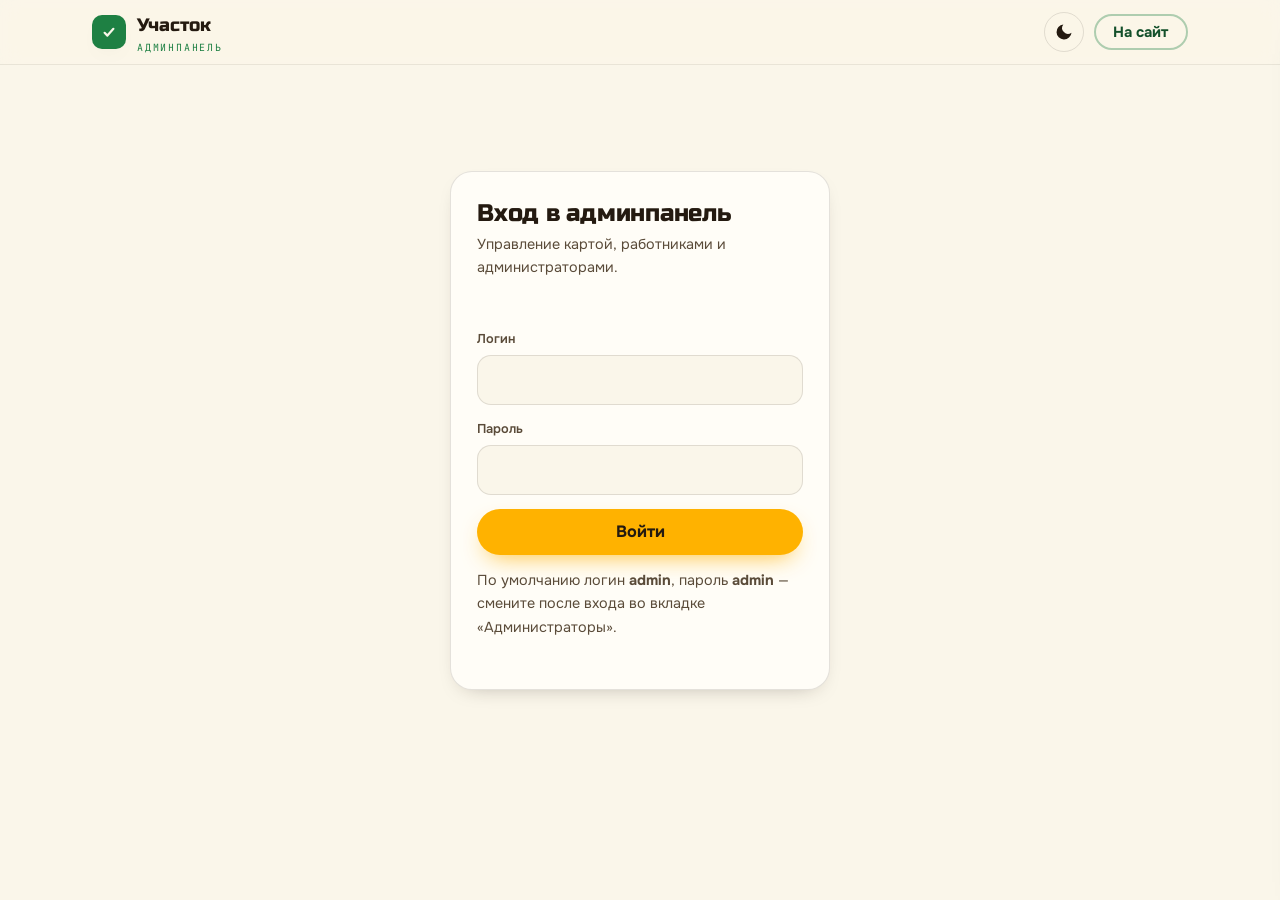
==== admin.html @ a66bcc65 "Интерактивная карта работ внизу сайта + админпанель - Карта участков СНТ как секция на главной (прос" ====
<!DOCTYPE html>
<html lang="ru">
<head>
<meta charset="UTF-8">
<meta name="viewport" content="width=device-width, initial-scale=1.0">
<script>
(function(){try{var t=localStorage.getItem('theme');if(!t){t=window.matchMedia&&window.matchMedia('(prefers-color-scheme: dark)').matches?'dark':'light';}document.documentElement.setAttribute('data-theme',t);}catch(e){document.documentElement.setAttribute('data-theme','light');}})();
</script>
<title>Админпанель — СНТ «Михайловское»</title>
<meta name="robots" content="noindex">
<meta name="theme-color" content="#faf6ea" media="(prefers-color-scheme: light)">
<meta name="theme-color" content="#0c1410" media="(prefers-color-scheme: dark)">
<link rel="icon" href="data:image/svg+xml,<svg xmlns='http://www.w3.org/2000/svg' viewBox='0 0 100 100'><rect width='100' height='100' rx='22' fill='%231e8043'/><path d='M28 54l14 14 30-34' fill='none' stroke='%23faf6ea' stroke-width='11' stroke-linecap='round' stroke-linejoin='round'/></svg>">
<link rel="preconnect" href="https://fonts.googleapis.com">
<link rel="preconnect" href="https://fonts.gstatic.com" crossorigin>
<link href="https://fonts.googleapis.com/css2?family=Russo+One&family=Onest:wght@400;500;600;700;800&family=JetBrains+Mono:wght@500;700&display=swap" rel="stylesheet">
<link rel="stylesheet" href="css/styles.css?v=3">
<link rel="stylesheet" href="css/map.css?v=2">
</head>
<body>

<header class="bar">
  <div class="wrap bar-in">
    <a href="index.html" class="logo">
      <span class="mark"><svg viewBox="0 0 100 100" fill="none"><path d="M28 54l14 14 30-34" stroke="#faf6ea" stroke-width="11" stroke-linecap="round" stroke-linejoin="round"/></svg></span>
      <span>Участок<small>админпанель</small></span>
    </a>
    <div class="bar-actions">
      <button id="themeBtn" class="theme-toggle" type="button" aria-label="Переключить тему">
        <svg class="i-moon" viewBox="0 0 24 24" fill="none"><path d="M21 12.8A9 9 0 1111.2 3a7 7 0 009.8 9.8z" fill="currentColor"/></svg>
        <svg class="i-sun" viewBox="0 0 24 24" fill="none"><circle cx="12" cy="12" r="5" fill="currentColor"/><g stroke="currentColor" stroke-width="2" stroke-linecap="round"><path d="M12 2v2M12 20v2M2 12h2M20 12h2M4.9 4.9l1.4 1.4M17.7 17.7l1.4 1.4M19.1 4.9l-1.4 1.4M6.3 17.7l-1.4 1.4"/></g></svg>
      </button>
      <a href="index.html" class="btn btn-ghost bar-map">На сайт</a>
    </div>
  </div>
</header>

<main class="admin-main">
  <div class="wrap">

    <!-- ВХОД -->
    <div id="loginView">
      <form class="login-card" id="loginForm">
        <h1>Вход в админпанель</h1>
        <p>Управление картой, работниками и администраторами.</p>
        <div class="login-err" id="loginErr"></div>
        <div class="field"><label for="li-login">Логин</label><input id="li-login" autocomplete="username" required></div>
        <div class="field"><label for="li-pass">Пароль</label><input id="li-pass" type="password" autocomplete="current-password" required></div>
        <button class="btn btn-sun" type="submit" style="width:100%">Войти</button>
        <p class="muted" style="margin-top:14px">По умолчанию логин <b>admin</b>, пароль <b>admin</b> — смените после входа во вкладке «Администраторы».</p>
      </form>
    </div>

    <!-- ПАНЕЛЬ -->
    <div id="adminView" style="display:none">
      <div class="admin-head">
        <h1>Админпанель</h1>
        <div style="display:flex;align-items:center;gap:12px">
          <span class="muted">Вы вошли как <b id="whoami"></b></span>
          <button class="btn btn-ghost btn-sm" id="logoutBtn" type="button">Выйти</button>
        </div>
      </div>
      <p class="admin-sub">СНТ «Михайловское»</p>
      <div class="admin-note">⚠ Данные сохраняются в этом браузере (localStorage). Чтобы карта и списки были общими для всех посетителей с любых устройств, нужен бэкенд (например, Firebase/Supabase) — это отдельная доработка.</div>

      <div class="tabs">
        <button class="tab on" data-tab="map" type="button">Карта</button>
        <button class="tab" data-tab="workers" type="button">Работники</button>
        <button class="tab" data-tab="admins" type="button">Администраторы</button>
      </div>

      <!-- КАРТА -->
      <section class="tabpane on" id="pane-map">
        <div class="adm-card">
          <h2>Редактирование карты</h2>
          <div class="legend" style="margin-bottom:14px">
            <span class="lg"><span class="d none"></span> Не работали</span>
            <span class="lg"><span class="d done"></span> Завершено</span>
            <span class="lg"><span class="d progress"></span> В работе</span>
            <span class="lg"><span class="d planned"></span> Запланировано</span>
          </div>
          <p class="muted" style="margin-bottom:12px">Нажмите на участок, чтобы изменить статус и информацию о работах.</p>
          <div id="plan-wrap" class="plan-wrap"></div>
        </div>
      </section>

      <!-- РАБОТНИКИ -->
      <section class="tabpane" id="pane-workers">
        <div class="adm-card">
          <h2>Добавить работника</h2>
          <form class="row-form" id="workerForm">
            <div class="field"><label for="w-name">Имя</label><input id="w-name" required></div>
            <div class="field"><label for="w-phone">Номер телефона</label><input id="w-phone" inputmode="tel" placeholder="+7 ..." required></div>
            <button class="btn btn-sun btn-sm" type="submit">Добавить</button>
          </form>
          <p class="muted" style="margin-top:10px">Первую неделю у нового работника будет плашка «Новичок».</p>
        </div>
        <div class="adm-card">
          <h2>Работники</h2>
          <div class="list" id="workersList"></div>
        </div>
      </section>

      <!-- АДМИНИСТРАТОРЫ -->
      <section class="tabpane" id="pane-admins">
        <div class="adm-card">
          <h2>Добавить администратора</h2>
          <form class="row-form" id="adminForm">
            <div class="field"><label for="a-login">Логин</label><input id="a-login" autocomplete="off" required></div>
            <div class="field"><label for="a-pass">Пароль</label><input id="a-pass" autocomplete="off" required></div>
            <button class="btn btn-sun btn-sm" type="submit">Добавить</button>
          </form>
          <div class="login-err" id="adminErr" style="margin-top:8px"></div>
        </div>
        <div class="adm-card">
          <h2>Администраторы</h2>
          <div class="list" id="adminsList"></div>
          <p class="muted" style="margin-top:12px">Главного администратора удалить нельзя.</p>
        </div>
      </section>
    </div>

  </div>
</main>

<!-- панель редактирования участка -->
<div id="panelBack" class="panel-back"></div>
<aside id="panel" class="panel" aria-live="polite">
  <div class="panel-h">
    <div>
      <h3 id="pTitle">Участок</h3>
      <div class="sub" id="pSub"></div>
    </div>
    <button id="panelClose" class="panel-close" type="button" aria-label="Закрыть">×</button>
  </div>
  <div class="panel-body" id="pBody"></div>
</aside>

<div class="toast" id="toast"></div>

<script src="js/main.js?v=3" defer></script>
<script src="js/map-data.js?v=2" defer></script>
<script src="js/store.js?v=2" defer></script>
<script src="js/admin.js?v=2" defer></script>
</body>
</html>
---- css/styles.css ----
:root{
  --soil:#241a10;
  --soil-soft:#5a4b39;
  --green:#1e8043;
  --green-d:#13502a;
  --lime:#82bc2e;
  --sun:#ffb200;
  --sun-d:#e89e00;
  --cream:#faf6ea;
  --cream-2:#f2ebd8;
  --card:#fffdf7;
  --line:rgba(36,26,16,.12);
  --line-2:rgba(36,26,16,.08);
  --shadow:0 18px 40px -22px rgba(36,26,16,.45);
  --shadow-sm:0 8px 22px -14px rgba(36,26,16,.4);
  --r:22px;
  --r-sm:14px;
  --maxw:1140px;
}

*{box-sizing:border-box;margin:0;padding:0}
html{scroll-behavior:smooth}
body{
  font-family:'Onest',system-ui,-apple-system,sans-serif;
  background:var(--cream);
  color:var(--soil);
  line-height:1.62;
  -webkit-font-smoothing:antialiased;
  overflow-x:hidden;
}
::selection{background:var(--sun);color:var(--soil)}
a{color:inherit;text-decoration:none}
img{max-width:100%;display:block}

.wrap{max-width:var(--maxw);margin:0 auto;padding:0 22px}

.eyebrow{
  font-family:'JetBrains Mono',monospace;
  font-weight:700;
  font-size:.72rem;
  letter-spacing:.22em;
  text-transform:uppercase;
  color:var(--green);
  display:inline-flex;align-items:center;gap:.55em;
}
.eyebrow::before{
  content:"";width:26px;height:2px;background:var(--lime);display:inline-block;border-radius:2px;
}
h1,h2,h3,.display{font-family:'Russo One',sans-serif;font-weight:400;line-height:1.04;letter-spacing:-.01em}

/* ---------- buttons ---------- */
.btn{
  display:inline-flex;align-items:center;justify-content:center;gap:.5em;
  font-family:'Onest',sans-serif;font-weight:700;font-size:1.02rem;
  padding:.92em 1.5em;border-radius:999px;border:none;cursor:pointer;
  transition:transform .16s ease, box-shadow .16s ease, background .16s ease;
  line-height:1;white-space:nowrap;
}
.btn-sun{background:var(--sun);color:var(--soil);box-shadow:0 10px 24px -10px rgba(255,178,0,.85)}
.btn-sun:hover{background:var(--sun-d);transform:translateY(-2px)}
.btn-sun:active{transform:translateY(0)}
.btn-ghost{background:transparent;color:var(--green-d);border:2px solid rgba(30,128,67,.35)}
.btn-ghost:hover{background:rgba(30,128,67,.08);border-color:var(--green)}
.btn-cream{background:var(--cream);color:var(--green-d)}
.btn-cream:hover{background:#fff;transform:translateY(-2px)}
.btn svg{width:1.15em;height:1.15em}

/* ---------- top bar ---------- */
header.bar{
  position:sticky;top:0;z-index:50;
  background:rgba(250,246,234,.82);
  backdrop-filter:saturate(160%) blur(10px);
  border-bottom:1px solid var(--line-2);
}
.bar-in{display:flex;align-items:center;justify-content:space-between;height:64px}
.logo{display:flex;align-items:center;gap:.6em;font-family:'Russo One',sans-serif;font-size:1.15rem;color:var(--soil)}
.logo .mark{
  width:34px;height:34px;border-radius:10px;background:var(--green);
  display:grid;place-items:center;flex:none;box-shadow:var(--shadow-sm);
}
.logo .mark svg{width:20px;height:20px}
.logo small{font-family:'JetBrains Mono',monospace;font-size:.62rem;letter-spacing:.18em;color:var(--green);text-transform:uppercase;display:block;line-height:1;margin-top:3px}
.bar .btn{padding:.62em 1.2em;font-size:.92rem}
.bar-call-text{display:none}
.bar-actions{display:flex;align-items:center;gap:10px}
.theme-toggle{
  width:40px;height:40px;border-radius:50%;flex:none;cursor:pointer;
  display:grid;place-items:center;color:var(--soil);
  background:transparent;border:1px solid var(--line);
  transition:background .16s ease,border-color .16s ease,color .16s ease;
}
.theme-toggle:hover{background:rgba(36,26,16,.06);border-color:var(--green)}
.theme-toggle svg{width:20px;height:20px}
.theme-toggle .i-sun{display:none}
html[data-theme="dark"] .theme-toggle .i-sun{display:block}
html[data-theme="dark"] .theme-toggle .i-moon{display:none}

/* ---------- HERO ---------- */
.hero{position:relative;padding:60px 0 0;overflow:hidden}
.hero-bg{position:absolute;inset:0;z-index:0;pointer-events:none}
.sun{
  position:absolute;top:-90px;right:-70px;width:300px;height:300px;
  color:var(--sun);opacity:.9;
  animation:spin 90s linear infinite;
}
@keyframes spin{to{transform:rotate(360deg)}}
.hero-in{position:relative;z-index:2}
.hero-copy{max-width:760px}
.hero h1{
  font-size:clamp(2.35rem,7.2vw,4.6rem);
  margin:.42em 0 .34em;
}
.hero h1 .accent{color:var(--green);position:relative;white-space:nowrap}
.hero h1 .accent::after{
  content:"";position:absolute;left:0;right:0;bottom:.04em;height:.16em;
  background:var(--sun);border-radius:6px;z-index:-1;opacity:.95;
}
.hero p.lead{
  font-size:clamp(1.05rem,2.1vw,1.32rem);
  color:var(--soil-soft);max-width:620px;font-weight:500;
}
.hero-cta{display:flex;flex-wrap:wrap;gap:14px;margin-top:30px}
.trust-row{display:flex;flex-wrap:wrap;gap:10px 22px;margin-top:26px}
.trust-row span{display:inline-flex;align-items:center;gap:.5em;font-weight:600;font-size:.95rem;color:var(--soil)}
.trust-row svg{width:1.2em;height:1.2em;color:var(--green);flex:none}

/* greeters */
.greeters-label{
  margin:54px 0 16px;display:flex;align-items:center;gap:14px;
  font-family:'JetBrains Mono',monospace;font-size:.74rem;letter-spacing:.16em;
  text-transform:uppercase;color:var(--soil-soft);
}
.greeters-label::after{content:"";flex:1;height:1px;background:var(--line)}
.greeters{display:grid;grid-template-columns:1fr;gap:16px}
.card-person{
  background:var(--card);border:1px solid var(--line);border-radius:var(--r);
  padding:22px;display:flex;align-items:center;gap:18px;
  box-shadow:var(--shadow-sm);position:relative;overflow:hidden;
  transition:transform .2s ease, box-shadow .2s ease, border-color .2s ease;
}
.card-person::before{
  content:"";position:absolute;left:0;top:0;bottom:0;width:5px;background:var(--accent,var(--green));
}
.card-person:hover{transform:translateY(-4px);box-shadow:var(--shadow);border-color:rgba(30,128,67,.4)}
.avatar{
  width:72px;height:72px;border-radius:50%;flex:none;
  display:grid;place-items:center;
  font-family:'Russo One',sans-serif;font-size:1.7rem;color:#fff;
  background:var(--accent,var(--green));
  box-shadow:inset 0 0 0 4px rgba(255,255,255,.55), var(--shadow-sm);
  /* чтобы поставить реальное фото — замените на:
     background-image:url('photo.jpg');background-size:cover;background-position:center;
     и удалите текст-инициал внутри .avatar */
}
.p-body{min-width:0;flex:1}
.p-name{font-family:'Russo One',sans-serif;font-size:1.18rem;line-height:1.1}
.p-role{font-size:.86rem;color:var(--soil-soft);font-weight:600;margin-top:2px}
.p-phone{
  display:inline-flex;align-items:center;gap:.45em;margin-top:10px;
  font-family:'JetBrains Mono',monospace;font-weight:700;font-size:1.02rem;color:var(--green-d);
}
.p-phone svg{width:1.05em;height:1.05em;flex:none}
.card-person:hover .p-phone{color:var(--green)}
.p-call{
  margin-left:auto;flex:none;align-self:center;
  width:46px;height:46px;border-radius:50%;background:var(--sun);color:var(--soil);
  display:grid;place-items:center;box-shadow:0 8px 18px -8px rgba(255,178,0,.9);
  transition:transform .16s ease,background .16s ease;
}
.card-person:hover .p-call{background:var(--sun-d);transform:scale(1.06)}
.p-call svg{width:20px;height:20px}

.scroll-cue{
  display:flex;justify-content:center;margin-top:44px;
}
.scroll-cue a{
  display:inline-flex;flex-direction:column;align-items:center;gap:6px;
  font-family:'JetBrains Mono',monospace;font-size:.66rem;letter-spacing:.2em;
  text-transform:uppercase;color:var(--soil-soft);padding:8px;
}
.scroll-cue svg{width:22px;height:22px;color:var(--green);animation:bob 1.8s ease-in-out infinite}
@keyframes bob{0%,100%{transform:translateY(0)}50%{transform:translateY(6px)}}

/* hill divider */
.hills{display:block;width:100%;height:auto;margin-top:42px;position:relative;z-index:1}

/* ---------- SERVICES ---------- */
.services{background:var(--green-d);color:var(--cream);padding:18px 0 78px;position:relative}
.services .wrap{position:relative;z-index:2}
.sec-head{max-width:640px;margin-bottom:38px}
.services .eyebrow{color:var(--lime)}
.services .eyebrow::before{background:var(--sun)}
.services h2{color:#fff;font-size:clamp(1.85rem,4.6vw,3rem);margin:.34em 0 .3em}
.services .sec-sub{color:rgba(255,255,255,.82);font-size:1.06rem;font-weight:500}

.grid-serv{display:grid;grid-template-columns:1fr;gap:16px}
.card-serv{
  background:rgba(255,255,255,.06);
  border:1px solid rgba(255,255,255,.14);
  border-radius:var(--r);padding:26px 24px;
  transition:transform .2s ease,background .2s ease,border-color .2s ease;
}
.card-serv:hover{transform:translateY(-5px);background:rgba(255,255,255,.11);border-color:rgba(130,188,46,.6)}
.ic{
  width:54px;height:54px;border-radius:15px;background:var(--lime);color:var(--green-d);
  display:grid;place-items:center;margin-bottom:18px;box-shadow:var(--shadow-sm);
}
.card-serv:nth-child(2) .ic{background:var(--sun);color:#5a3d00}
.card-serv:nth-child(4) .ic{background:#5fb0e8;color:#0b3a5c}
.card-serv:nth-child(5) .ic{background:#fff;color:var(--green-d)}
.ic svg{width:28px;height:28px}
.card-serv h3{font-size:1.28rem;color:#fff;margin-bottom:8px}
.card-serv p{color:rgba(255,255,255,.8);font-size:.98rem;font-weight:500}

/* ---------- WHY ---------- */
.why{padding:74px 0;background:var(--cream)}
.why .sec-head{margin-bottom:34px}
.grid-why{display:grid;grid-template-columns:1fr;gap:18px}
.card-why{
  background:var(--card);border:1px solid var(--line);border-radius:var(--r);
  padding:28px 26px;box-shadow:var(--shadow-sm);
}
.card-why .ic-line{
  width:50px;height:50px;border-radius:14px;background:var(--cream-2);color:var(--green);
  display:grid;place-items:center;margin-bottom:16px;
}
.card-why .ic-line svg{width:26px;height:26px}
.card-why h3{font-family:'Onest',sans-serif;font-weight:800;font-size:1.18rem;letter-spacing:0;margin-bottom:7px}
.card-why p{color:var(--soil-soft);font-size:.98rem;font-weight:500}

/* ---------- REVIEWS ---------- */
.reviews{padding:14px 0 78px;background:var(--cream)}
.reviews .sec-head{margin-bottom:34px}
.grid-rev{display:grid;grid-template-columns:1fr;gap:18px}
.card-rev{
  background:var(--card);border:1px solid var(--line);border-radius:var(--r);
  padding:26px 24px;box-shadow:var(--shadow-sm);position:relative;
  display:flex;flex-direction:column;
}
.quote-mark{font-family:'Russo One',sans-serif;font-size:3.4rem;color:var(--lime);line-height:.6;height:.5em;opacity:.55}
.stars{display:flex;gap:3px;margin:4px 0 12px}
.stars svg{width:18px;height:18px;color:var(--sun)}
.card-rev p.txt{font-size:1.02rem;color:var(--soil);font-weight:500;flex:1}
.rev-author{display:flex;align-items:center;gap:12px;margin-top:20px;padding-top:18px;border-top:1px solid var(--line-2)}
.rev-ava{width:42px;height:42px;border-radius:50%;background:var(--green);color:#fff;display:grid;place-items:center;font-family:'Russo One',sans-serif;font-size:1rem;flex:none}
.rev-meta b{display:block;font-weight:700;font-size:.98rem}
.rev-meta span{font-size:.82rem;color:var(--soil-soft);font-family:'JetBrains Mono',monospace}

/* ---------- CONTACT CTA ---------- */
.contact{background:var(--green-d);color:#fff;padding:76px 0;position:relative;overflow:hidden}
.contact .glow{position:absolute;width:520px;height:520px;border-radius:50%;background:radial-gradient(circle,rgba(255,178,0,.22),transparent 65%);top:-180px;left:-120px;pointer-events:none}
.contact .wrap{position:relative;z-index:2;text-align:center}
.contact .eyebrow{color:var(--lime);justify-content:center}
.contact h2{color:#fff;font-size:clamp(2rem,5.4vw,3.5rem);margin:.3em auto .28em;max-width:14ch}
.contact .sec-sub{color:rgba(255,255,255,.85);font-size:1.1rem;max-width:560px;margin:0 auto 8px;font-weight:500}
.phones{display:grid;grid-template-columns:1fr;gap:14px;max-width:560px;margin:34px auto 0}
.phone-line{
  display:flex;align-items:center;gap:16px;text-align:left;
  background:rgba(255,255,255,.07);border:1px solid rgba(255,255,255,.16);
  border-radius:var(--r);padding:16px 18px;
  transition:transform .16s ease,background .16s ease,border-color .16s ease;
}
.phone-line:hover{background:rgba(255,255,255,.13);transform:translateY(-3px);border-color:var(--lime)}
.phone-line .pl-ava{width:48px;height:48px;border-radius:50%;flex:none;display:grid;place-items:center;font-family:'Russo One',sans-serif;color:#fff;background:var(--accent,var(--green))}
.phone-line .pl-body{flex:1;min-width:0}
.phone-line .pl-name{font-weight:700;font-size:.92rem;color:rgba(255,255,255,.8)}
.phone-line .pl-num{font-family:'JetBrains Mono',monospace;font-weight:700;font-size:1.18rem;color:#fff;margin-top:1px}
.phone-line .pl-call{flex:none;width:46px;height:46px;border-radius:50%;background:var(--sun);color:var(--soil);display:grid;place-items:center;box-shadow:0 8px 18px -8px rgba(255,178,0,.9)}
.phone-line .pl-call svg{width:20px;height:20px}
.contact-note{margin-top:24px;font-size:.92rem;color:rgba(255,255,255,.7);font-weight:500}

/* ---------- footer ---------- */
footer.foot{background:var(--soil);color:rgba(255,255,255,.72);padding:34px 0;font-size:.88rem}
.foot-in{display:flex;flex-wrap:wrap;gap:14px;align-items:center;justify-content:space-between}
.foot .logo{color:#fff}
.foot .logo small{color:var(--lime)}
.foot p{max-width:420px}

/* ---------- floating mobile call ---------- */
.fab{
  position:fixed;right:18px;bottom:18px;z-index:60;
  display:inline-flex;align-items:center;gap:.55em;
  background:var(--sun);color:var(--soil);font-family:'Onest',sans-serif;font-weight:700;
  padding:.85em 1.25em;border-radius:999px;box-shadow:0 14px 30px -10px rgba(255,178,0,.9);
  transition:transform .16s ease,background .16s ease;
}
.fab:hover{background:var(--sun-d);transform:translateY(-2px)}
.fab svg{width:1.2em;height:1.2em}

/* ---------- reveal animations ---------- */
.js .reveal{opacity:0;transform:translateY(26px);transition:opacity .7s cubic-bezier(.2,.7,.2,1),transform .7s cubic-bezier(.2,.7,.2,1)}
.js .reveal.in{opacity:1;transform:none}
.js [data-stagger]{transition-delay:var(--d,0ms)}

/* hero load-in */
.js .hero .anim{opacity:0;transform:translateY(22px);animation:fadeUp .8s cubic-bezier(.2,.7,.2,1) forwards;animation-delay:var(--d,0ms)}
@keyframes fadeUp{to{opacity:1;transform:none}}

/* ---------- responsive ---------- */
@media(min-width:600px){
  .greeters{grid-template-columns:1fr 1fr}
  .greeters .card-person:first-child{grid-column:1/-1}
  .grid-serv{grid-template-columns:1fr 1fr}
  .grid-why{grid-template-columns:1fr 1fr 1fr}
  .grid-rev{grid-template-columns:1fr 1fr}
  .phones{grid-template-columns:1fr}
}
@media(min-width:900px){
  .hero{padding:78px 0 0}
  .greeters{grid-template-columns:1fr 1fr 1fr}
  .greeters .card-person:first-child{grid-column:auto}
  .grid-serv{grid-template-columns:1fr 1fr 1fr}
  .grid-rev{grid-template-columns:1fr 1fr}
  .bar-call-text{display:inline}
  .fab{display:none}
}
@media(min-width:1040px){
  .grid-serv{grid-template-columns:repeat(3,1fr)}
}

/* phones */
@media(max-width:560px){
  .wrap{padding:0 16px}
  body{-webkit-tap-highlight-color:rgba(0,0,0,0)}
  .bar-in{height:58px}
  .logo{font-size:1.04rem}
  .logo .mark{width:30px;height:30px}
  .bar-actions{gap:8px}
  .theme-toggle{width:38px;height:38px}
  .hero{padding:34px 0 0}
  .sun{width:200px;height:200px;top:-60px;right:-50px}
  .hero h1{font-size:clamp(2.1rem,9vw,3rem)}
  .hero-cta{margin-top:24px}
  .hero-cta .btn{width:100%}
  .trust-row{gap:8px 16px;margin-top:22px}
  .trust-row span{font-size:.9rem}
  .greeters-label{margin:40px 0 14px}
  .card-person{padding:18px 16px;gap:14px}
  .avatar{width:58px;height:58px;font-size:1.4rem}
  .p-call{width:42px;height:42px}
  .scroll-cue{margin-top:32px}
  .services{padding:18px 0 56px}
  .why,.reviews{padding:52px 0}
  .reviews{padding-top:8px}
  .contact{padding:56px 0}
  .sec-head{margin-bottom:28px}
  .card-serv{padding:22px 18px}
  .card-why,.card-rev{padding:22px 18px}
  .phone-line{padding:14px}
  .pl-num{font-size:1.05rem}
  .fab{right:14px;bottom:14px;padding:.8em 1.15em}
}
@media(max-width:360px){
  .bar-call-text{display:none}
  .trust-row span{font-size:.86rem}
}

@media (prefers-reduced-motion: reduce){
  html{scroll-behavior:auto}
  *{animation:none!important}
  .js .reveal{opacity:1;transform:none;transition:none}
  .js .hero .anim{opacity:1;transform:none}
  .sun{animation:none}
}

/* ---------- DARK THEME ---------- */
html[data-theme="dark"]{
  --soil:#eaf2ea;
  --soil-soft:#9db0a2;
  --green:#3fae66;
  --green-d:#0f3a24;
  --lime:#9ee64f;
  --sun:#ffc23d;
  --sun-d:#e8a91f;
  --cream:#0c1410;
  --cream-2:#16241b;
  --card:#152319;
  --line:rgba(255,255,255,.12);
  --line-2:rgba(255,255,255,.07);
  --shadow:0 20px 46px -22px rgba(0,0,0,.75);
  --shadow-sm:0 10px 26px -16px rgba(0,0,0,.7);
}
html[data-theme="dark"] body{
  background-image:
    radial-gradient(900px 520px at 82% -8%,rgba(158,230,79,.10),transparent 60%),
    radial-gradient(720px 520px at -8% 18%,rgba(47,157,91,.12),transparent 55%);
  background-attachment:fixed;
}
html[data-theme="dark"] header.bar{background:rgba(12,20,16,.72)}
html[data-theme="dark"] .theme-toggle:hover{background:rgba(255,255,255,.08)}
html[data-theme="dark"] .btn-ghost{color:var(--soil);border-color:var(--line)}
html[data-theme="dark"] .btn-ghost:hover{background:rgba(255,255,255,.08);border-color:var(--green)}
html[data-theme="dark"] .p-phone{color:var(--lime)}
html[data-theme="dark"] .card-person:hover .p-phone{color:var(--lime)}
html[data-theme="dark"] .card-serv{background:linear-gradient(180deg,rgba(255,255,255,.05),rgba(255,255,255,.02))}
html[data-theme="dark"] .card-serv:hover{background:linear-gradient(180deg,rgba(158,230,79,.09),rgba(255,255,255,.02));border-color:rgba(158,230,79,.5)}
html[data-theme="dark"] .card-why .ic-line{background:rgba(255,255,255,.05)}
html[data-theme="dark"] .quote-mark{color:var(--lime)}
html[data-theme="dark"] footer.foot{background:#080d0a;color:var(--soil-soft)}
html[data-theme="dark"] .foot .logo{color:#fff}
html[data-theme="dark"] ::selection{background:var(--lime);color:#0c1410}
---- css/map.css ----
/* ===== Статусы участков (цвета для светлой/тёмной темы) ===== */
:root{
  --st-none:#aeb6b1;     --st-none-bg:rgba(150,163,158,.14);
  --st-done:#2e9e54;     --st-done-bg:rgba(46,158,84,.16);
  --st-progress:#f59e0b; --st-progress-bg:rgba(245,158,11,.18);
  --st-planned:#8b5cf6;  --st-planned-bg:rgba(139,92,246,.18);
}
html[data-theme="dark"]{
  --st-none:#7f8a85;     --st-none-bg:rgba(255,255,255,.06);
  --st-done:#39c46a;     --st-done-bg:rgba(57,196,106,.16);
  --st-progress:#ffb84d; --st-progress-bg:rgba(255,184,77,.16);
  --st-planned:#a78bfa;  --st-planned-bg:rgba(167,139,250,.20);
}

/* ===== раскладка страницы ===== */
.map-main{padding:28px 0 80px}
.map-section{padding:72px 0 84px;background:var(--cream);border-top:1px solid var(--line-2)}
.map-head{max-width:720px;margin-bottom:22px}
.map-head .eyebrow{margin-bottom:14px}
.map-head h1,.map-head h2{font-family:'Russo One',sans-serif;font-weight:400;font-size:clamp(1.7rem,4.5vw,2.6rem);line-height:1.08;margin:.3em 0 10px}
.map-head p{color:var(--soil-soft);font-size:1.02rem;font-weight:500}

/* панель инструментов: легенда + поиск */
.map-tools{
  display:flex;flex-wrap:wrap;align-items:center;gap:14px 20px;
  margin-bottom:18px;padding:14px 16px;border:1px solid var(--line);
  border-radius:var(--r-sm);background:var(--card);
}
.legend{display:flex;flex-wrap:wrap;gap:10px 18px}
.legend .lg{display:inline-flex;align-items:center;gap:.5em;font-size:.9rem;font-weight:600;color:var(--soil)}
.legend .d{width:13px;height:13px;border-radius:50%;flex:none}
.legend .d.none{background:var(--st-none)}
.legend .d.done{background:var(--st-done)}
.legend .d.progress{background:var(--st-progress)}
.legend .d.planned{background:var(--st-planned)}
.map-search{margin-left:auto;display:flex;align-items:center;gap:8px}
.map-search input{
  font:inherit;font-size:.95rem;padding:.5em .9em;border-radius:999px;
  border:1px solid var(--line);background:var(--cream);color:var(--soil);width:170px;
}
.map-search input:focus{outline:none;border-color:var(--green)}
.map-hint{font-size:.82rem;color:var(--soil-soft);margin:0 0 10px}

/* контейнер плана (прокручивается по горизонтали на телефоне) */
.plan-wrap{
  border:1px solid var(--line);border-radius:var(--r);background:var(--cream-2);
  overflow:auto;-webkit-overflow-scrolling:touch;padding:8px;
}
#plan{display:block;margin:0 auto;height:auto}

/* участок */
.plot{cursor:pointer}
.plot .cell{fill:var(--card);stroke:var(--line);stroke-width:1;transition:stroke .12s ease}
.plot[data-status="none"] .cell{fill:var(--st-none-bg)}
.plot[data-status="done"] .cell{fill:var(--st-done-bg);stroke:rgba(46,158,84,.5)}
.plot[data-status="progress"] .cell{fill:var(--st-progress-bg);stroke:rgba(245,158,11,.55)}
.plot[data-status="planned"] .cell{fill:var(--st-planned-bg);stroke:rgba(139,92,246,.55)}
.plot .dot{stroke:var(--cream-2);stroke-width:1}
.plot[data-status="none"] .dot{fill:var(--st-none)}
.plot[data-status="done"] .dot{fill:var(--st-done)}
.plot[data-status="progress"] .dot{fill:var(--st-progress)}
.plot[data-status="planned"] .dot{fill:var(--st-planned)}
.plot .num{font-family:'Onest',sans-serif;font-weight:600;font-size:12px;fill:var(--soil);text-anchor:middle;dominant-baseline:central;pointer-events:none}
.plot:hover .cell,.plot:focus .cell{stroke:var(--green);stroke-width:2}
.plot:focus{outline:none}
.plot.sel .cell{stroke:var(--green);stroke-width:2.6}
.plot.hit .cell{stroke:var(--sun);stroke-width:2.6}
.plot.dim{opacity:.32}

.alley-label{font-family:'JetBrains Mono',monospace;font-weight:700;font-size:12px;letter-spacing:.04em;fill:var(--soil-soft);text-anchor:middle;text-transform:uppercase}
.plan-title{font-family:'Russo One',sans-serif;font-size:18px;fill:var(--soil);text-anchor:middle}
.plan-note{font-family:'JetBrains Mono',monospace;font-size:11px;fill:var(--soil-soft);text-anchor:middle}
.zona{fill:var(--st-done-bg);stroke:rgba(46,158,84,.5)}

/* ===== панель информации ===== */
.panel-back{position:fixed;inset:0;background:rgba(0,0,0,.4);opacity:0;visibility:hidden;transition:opacity .2s ease;z-index:90}
.panel-back.open{opacity:1;visibility:visible}
.panel{
  position:fixed;z-index:91;background:var(--card);border:1px solid var(--line);
  box-shadow:var(--shadow);display:flex;flex-direction:column;
  top:0;right:0;height:100%;width:min(380px,92vw);
  transform:translateX(105%);transition:transform .26s cubic-bezier(.2,.7,.2,1);
}
.panel.open{transform:none}
.panel-h{display:flex;align-items:flex-start;justify-content:space-between;gap:12px;padding:22px 22px 14px;border-bottom:1px solid var(--line-2)}
.panel-h h3{font-family:'Russo One',sans-serif;font-weight:400;font-size:1.25rem;line-height:1.1}
.panel-h .sub{font-family:'JetBrains Mono',monospace;font-size:.78rem;color:var(--soil-soft);text-transform:uppercase;letter-spacing:.08em;margin-top:4px}
.panel-close{flex:none;width:36px;height:36px;border-radius:50%;border:1px solid var(--line);background:transparent;color:var(--soil);cursor:pointer;display:grid;place-items:center;font-size:1.2rem;line-height:1}
.panel-close:hover{background:var(--cream-2);border-color:var(--green)}
.panel-body{padding:20px 22px;overflow:auto}
.badge{display:inline-flex;align-items:center;gap:.5em;font-weight:700;font-size:.86rem;padding:.4em .85em;border-radius:999px}
.badge .d{width:11px;height:11px;border-radius:50%}
.badge.none{background:var(--st-none-bg);color:var(--soil-soft)} .badge.none .d{background:var(--st-none)}
.badge.done{background:var(--st-done-bg);color:var(--st-done)} .badge.done .d{background:var(--st-done)}
.badge.progress{background:var(--st-progress-bg);color:var(--st-progress)} .badge.progress .d{background:var(--st-progress)}
.badge.planned{background:var(--st-planned-bg);color:var(--st-planned)} .badge.planned .d{background:var(--st-planned)}
.panel-row{margin-top:18px}
.panel-row .k{font-family:'JetBrains Mono',monospace;font-size:.72rem;letter-spacing:.1em;text-transform:uppercase;color:var(--soil-soft);margin-bottom:6px}
.panel-row .v{font-size:1rem;font-weight:500;color:var(--soil)}
.workers{display:flex;flex-wrap:wrap;gap:8px}
.worker{display:inline-flex;align-items:center;gap:.5em;background:var(--cream-2);border:1px solid var(--line);border-radius:999px;padding:.35em .8em;font-weight:600;font-size:.9rem}
.worker .ava{width:24px;height:24px;border-radius:50%;display:grid;place-items:center;background:var(--green);color:#fff;font-size:.72rem;font-family:'Russo One',sans-serif}
.panel-empty{color:var(--soil-soft);font-weight:500}
.panel-cta{margin-top:22px}
.panel-cta .btn{width:100%}

/* мобильный: панель снизу */
@media(max-width:560px){
  .map-search{margin-left:0;width:100%}
  .map-search input{width:100%}
  .panel{top:auto;bottom:0;right:0;left:0;width:100%;height:auto;max-height:82vh;
    border-radius:var(--r) var(--r) 0 0;transform:translateY(105%)}
  .panel.open{transform:none}
}

/* ============ АДМИНКА ============ */
.bar-map{padding:.55em 1.05em;font-size:.9rem}
@media(max-width:560px){.bar-map{display:none}}
.foot-admin{font-size:.82rem;color:var(--soil-soft);border-bottom:1px dashed var(--line);padding-bottom:1px}
.foot-admin:hover{color:var(--green)}

.admin-main{padding:34px 0 90px;min-height:60vh}
.admin-head{display:flex;flex-wrap:wrap;align-items:baseline;justify-content:space-between;gap:10px;margin-bottom:8px}
.admin-head h1{font-family:'Russo One',sans-serif;font-weight:400;font-size:clamp(1.5rem,4vw,2.2rem)}
.admin-sub{color:var(--soil-soft);margin-bottom:24px;font-weight:500}
.admin-note{background:var(--st-progress-bg);border:1px solid rgba(245,158,11,.4);border-radius:var(--r-sm);padding:12px 16px;font-size:.9rem;color:var(--soil);margin-bottom:24px}

/* вход */
.login-card{max-width:380px;margin:8vh auto 0;background:var(--card);border:1px solid var(--line);border-radius:var(--r);padding:30px 26px;box-shadow:var(--shadow-sm)}
.login-card h1{font-family:'Russo One',sans-serif;font-weight:400;font-size:1.5rem;margin-bottom:6px}
.login-card p{color:var(--soil-soft);font-size:.9rem;margin-bottom:20px}
.field{margin-bottom:14px}
.field label{display:block;font-size:.8rem;font-weight:600;color:var(--soil-soft);margin-bottom:6px}
.field input,.field select,.field textarea{
  width:100%;font:inherit;font-size:.98rem;padding:.7em .9em;border-radius:var(--r-sm);
  border:1px solid var(--line);background:var(--cream);color:var(--soil);
}
.field input:focus,.field select:focus,.field textarea:focus{outline:none;border-color:var(--green)}
.field textarea{min-height:80px;resize:vertical}
.login-err{color:#d23b3b;font-size:.88rem;margin-bottom:12px;min-height:1.2em}

/* вкладки */
.tabs{display:flex;flex-wrap:wrap;gap:6px;border-bottom:1px solid var(--line);margin-bottom:24px}
.tab{padding:.7em 1.1em;border:none;background:transparent;cursor:pointer;font:inherit;font-weight:600;color:var(--soil-soft);border-bottom:2px solid transparent;margin-bottom:-1px}
.tab:hover{color:var(--soil)}
.tab.on{color:var(--green-d);border-bottom-color:var(--green)}
html[data-theme="dark"] .tab.on{color:var(--lime);border-bottom-color:var(--lime)}
.tabpane{display:none}
.tabpane.on{display:block}

.adm-card{background:var(--card);border:1px solid var(--line);border-radius:var(--r);padding:22px;margin-bottom:20px;box-shadow:var(--shadow-sm)}
.adm-card h2{font-family:'Onest',sans-serif;font-weight:800;font-size:1.12rem;margin-bottom:16px}
.row-form{display:flex;flex-wrap:wrap;gap:10px;align-items:flex-end}
.row-form .field{margin-bottom:0;flex:1;min-width:140px}

/* списки работников/админов */
.list{display:flex;flex-direction:column;gap:10px}
.list-item{display:flex;align-items:center;gap:14px;padding:12px 14px;border:1px solid var(--line);border-radius:var(--r-sm);background:var(--cream)}
.list-item .li-ava{width:42px;height:42px;border-radius:50%;flex:none;display:grid;place-items:center;background:var(--green);color:#fff;font-family:'Russo One',sans-serif}
.list-item .li-body{flex:1;min-width:0}
.list-item .li-name{font-weight:700;display:flex;align-items:center;gap:8px;flex-wrap:wrap}
.list-item .li-meta{font-size:.86rem;color:var(--soil-soft);font-family:'JetBrains Mono',monospace}
.tag-new{font-size:.66rem;font-weight:700;letter-spacing:.06em;text-transform:uppercase;background:var(--st-progress);color:#3a2600;padding:.25em .6em;border-radius:999px}
.tag-primary{font-size:.66rem;font-weight:700;letter-spacing:.06em;text-transform:uppercase;background:var(--st-planned-bg);color:var(--st-planned);padding:.25em .6em;border-radius:999px}
.btn-del{flex:none;border:1px solid var(--line);background:transparent;color:#d23b3b;border-radius:999px;padding:.5em .9em;cursor:pointer;font:inherit;font-size:.85rem;font-weight:600}
.btn-del:hover{background:rgba(210,59,59,.1);border-color:#d23b3b}

.btn-sm{padding:.6em 1.1em;font-size:.92rem}
.muted{color:var(--soil-soft);font-size:.9rem}

/* выбор статуса в редакторе участка */
.status-pick{display:flex;flex-wrap:wrap;gap:8px}
.status-pick label{display:inline-flex;align-items:center;gap:.5em;padding:.5em .9em;border:1px solid var(--line);border-radius:999px;cursor:pointer;font-weight:600;font-size:.9rem}
.status-pick input{position:absolute;opacity:0;pointer-events:none}
.status-pick .d{width:12px;height:12px;border-radius:50%}
.status-pick label:has(input:checked){border-color:var(--green);background:var(--cream-2)}
.workers-pick{display:flex;flex-wrap:wrap;gap:8px}
.workers-pick label{display:inline-flex;align-items:center;gap:.5em;padding:.45em .85em;border:1px solid var(--line);border-radius:999px;cursor:pointer;font-weight:600;font-size:.9rem}
.workers-pick label:has(input:checked){border-color:var(--green);background:var(--cream-2)}
.workers-pick input{accent-color:var(--green)}

.toast{position:fixed;left:50%;bottom:24px;transform:translateX(-50%) translateY(20px);background:var(--green);color:#fff;padding:.8em 1.4em;border-radius:999px;font-weight:600;box-shadow:var(--shadow);opacity:0;pointer-events:none;transition:opacity .2s ease,transform .2s ease;z-index:95}
.toast.show{opacity:1;transform:translateX(-50%)}
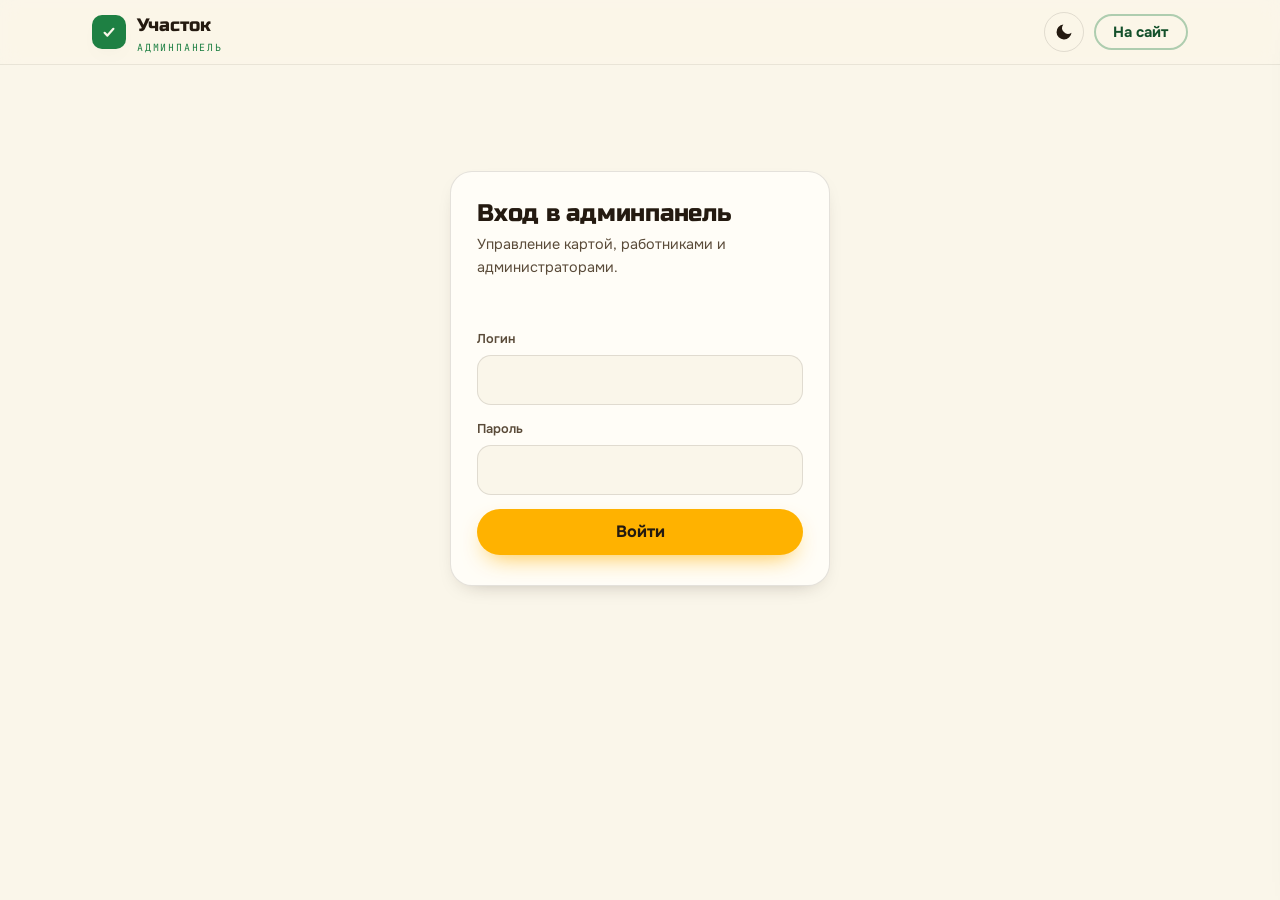
==== commit 6b740927: "Новая учётка админа, карусель отзывов на scroll-snap с мягкими краями - Карусель отзывов переписана:" ====
--- a/admin.html
+++ b/admin.html
@@ -14,7 +14,7 @@
 <link rel="preconnect" href="https://fonts.googleapis.com">
 <link rel="preconnect" href="https://fonts.gstatic.com" crossorigin>
 <link href="https://fonts.googleapis.com/css2?family=Russo+One&family=Onest:wght@400;500;600;700;800&family=JetBrains+Mono:wght@500;700&display=swap" rel="stylesheet">
-<link rel="stylesheet" href="css/styles.css?v=3">
+<link rel="stylesheet" href="css/styles.css?v=5">
 <link rel="stylesheet" href="css/map.css?v=2">
 </head>
 <body>
@@ -47,7 +47,6 @@
         <div class="field"><label for="li-login">Логин</label><input id="li-login" autocomplete="username" required></div>
         <div class="field"><label for="li-pass">Пароль</label><input id="li-pass" type="password" autocomplete="current-password" required></div>
         <button class="btn btn-sun" type="submit" style="width:100%">Войти</button>
-        <p class="muted" style="margin-top:14px">По умолчанию логин <b>admin</b>, пароль <b>admin</b> — смените после входа во вкладке «Администраторы».</p>
       </form>
     </div>
 
@@ -61,12 +60,13 @@
         </div>
       </div>
       <p class="admin-sub">СНТ «Михайловское»</p>
-      <div class="admin-note">⚠ Данные сохраняются в этом браузере (localStorage). Чтобы карта и списки были общими для всех посетителей с любых устройств, нужен бэкенд (например, Firebase/Supabase) — это отдельная доработка.</div>
+      <div class="admin-note">⚠ Данные сохраняются на сервере (файл data.json). Все изменения сразу видны всем посетителям сайта.</div>
 
       <div class="tabs">
         <button class="tab on" data-tab="map" type="button">Карта</button>
         <button class="tab" data-tab="workers" type="button">Работники</button>
         <button class="tab" data-tab="admins" type="button">Администраторы</button>
+        <button class="tab" data-tab="reviews" type="button">Отзывы</button>
       </div>
 
       <!-- КАРТА -->
@@ -91,6 +91,7 @@
           <form class="row-form" id="workerForm">
             <div class="field"><label for="w-name">Имя</label><input id="w-name" required></div>
             <div class="field"><label for="w-phone">Номер телефона</label><input id="w-phone" inputmode="tel" placeholder="+7 ..." required></div>
+            <div class="field"><label for="w-tg">Telegram</label><input id="w-tg" placeholder="@username или https://t.me/..."></div>
             <button class="btn btn-sun btn-sm" type="submit">Добавить</button>
           </form>
           <p class="muted" style="margin-top:10px">Первую неделю у нового работника будет плашка «Новичок».</p>
@@ -105,9 +106,17 @@
       <section class="tabpane" id="pane-admins">
         <div class="adm-card">
           <h2>Добавить администратора</h2>
-          <form class="row-form" id="adminForm">
+          <form id="adminForm">
             <div class="field"><label for="a-login">Логин</label><input id="a-login" autocomplete="off" required></div>
             <div class="field"><label for="a-pass">Пароль</label><input id="a-pass" autocomplete="off" required></div>
+            <div class="field"><label>Права доступа</label>
+              <div class="perms-pick">
+                <label><input type="checkbox" data-perm="map" checked> Карта работ</label>
+                <label><input type="checkbox" data-perm="workers" checked> Работники</label>
+                <label><input type="checkbox" data-perm="admins"> Администраторы</label>
+                <label><input type="checkbox" data-perm="reviews" checked> Отзывы</label>
+              </div>
+            </div>
             <button class="btn btn-sun btn-sm" type="submit">Добавить</button>
           </form>
           <div class="login-err" id="adminErr" style="margin-top:8px"></div>
@@ -115,7 +124,24 @@
         <div class="adm-card">
           <h2>Администраторы</h2>
           <div class="list" id="adminsList"></div>
-          <p class="muted" style="margin-top:12px">Главного администратора удалить нельзя.</p>
+          <p class="muted" style="margin-top:12px">Главного администратора удалить нельзя. Права доступа: К — карта, Р — работники, А — администраторы, О — отзывы.</p>
+        </div>
+      </section>
+
+      <!-- ОТЗЫВЫ -->
+      <section class="tabpane" id="pane-reviews">
+        <div class="adm-card">
+          <h2>Добавить отзыв</h2>
+          <form class="row-form" id="reviewForm">
+            <div class="field"><label for="r-name">Имя</label><input id="r-name" required></div>
+            <div class="field"><label for="r-text">Текст отзыва</label><textarea id="r-text" required></textarea></div>
+            <div class="field" style="min-width:80px"><label for="r-stars">Оценка</label><select id="r-stars"><option value="5" selected>5</option><option value="4">4</option><option value="3">3</option><option value="2">2</option><option value="1">1</option></select></div>
+            <button class="btn btn-sun btn-sm" type="submit">Добавить</button>
+          </form>
+        </div>
+        <div class="adm-card">
+          <h2>Отзывы</h2>
+          <div class="list" id="reviewsList"></div>
         </div>
       </section>
     </div>
@@ -138,9 +164,8 @@
 
 <div class="toast" id="toast"></div>
 
-<script src="js/main.js?v=3" defer></script>
-<script src="js/map-data.js?v=2" defer></script>
-<script src="js/store.js?v=2" defer></script>
-<script src="js/admin.js?v=2" defer></script>
+<script src="js/store.js?v=3" defer></script>
+<script src="js/main.js?v=5" defer></script>
+<script src="js/admin.js?v=3" defer></script>
 </body>
 </html>
--- a/css/styles.css
+++ b/css/styles.css
@@ -161,6 +161,12 @@
 }
 .p-phone svg{width:1.05em;height:1.05em;flex:none}
 .card-person:hover .p-phone{color:var(--green)}
+.p-tg{
+  display:inline-flex;align-items:center;gap:.45em;margin-top:5px;
+  font-family:'JetBrains Mono',monospace;font-weight:700;font-size:.9rem;color:#229ed9;
+}
+.p-tg svg{width:1em;height:1em;flex:none}
+.p-tg:hover{color:var(--green)}
 .p-call{
   margin-left:auto;flex:none;align-self:center;
   width:46px;height:46px;border-radius:50%;background:var(--sun);color:var(--soil);
@@ -231,7 +237,33 @@
 /* ---------- REVIEWS ---------- */
 .reviews{padding:14px 0 78px;background:var(--cream)}
 .reviews .sec-head{margin-bottom:34px}
-.grid-rev{display:grid;grid-template-columns:1fr;gap:18px}
+.reviews-carousel{position:relative}
+.carousel-track{
+  display:flex;gap:20px;overflow-x:auto;scroll-snap-type:x mandatory;
+  -webkit-overflow-scrolling:touch;overscroll-behavior-x:contain;
+  scrollbar-width:none;padding:8px 64px;margin:-8px 0;
+  scroll-padding-inline:64px;
+  -webkit-mask-image:linear-gradient(to right,transparent,#000 64px,#000 calc(100% - 64px),transparent);
+  mask-image:linear-gradient(to right,transparent,#000 64px,#000 calc(100% - 64px),transparent);
+}
+.carousel-track::-webkit-scrollbar{display:none}
+.carousel-slide{flex:0 0 min(340px,80vw);scroll-snap-align:start;box-sizing:border-box;display:flex}
+.carousel-slide .card-rev{width:100%}
+.carousel-btn{
+  position:absolute;top:50%;transform:translateY(-50%);z-index:2;
+  width:38px;height:38px;border-radius:50%;border:1px solid var(--line);background:var(--card);
+  color:var(--soil);font-size:1.2rem;cursor:pointer;display:grid;place-items:center;
+  transition:background .15s,box-shadow .15s;box-shadow:var(--shadow-sm);
+}
+.carousel-btn:hover{background:var(--cream);box-shadow:var(--shadow-md)}
+.carousel-prev{left:8px}
+.carousel-next{right:8px}
+.carousel-dots{display:flex;justify-content:center;gap:8px;margin-top:20px}
+.carousel-dot{
+  width:10px;height:10px;border-radius:50%;border:1.5px solid var(--line);background:transparent;
+  cursor:pointer;padding:0;transition:background .2s,transform .2s;
+}
+.carousel-dot.active{background:var(--green);border-color:var(--green);transform:scale(1.3)}
 .card-rev{
   background:var(--card);border:1px solid var(--line);border-radius:var(--r);
   padding:26px 24px;box-shadow:var(--shadow-sm);position:relative;
@@ -265,8 +297,12 @@
 .phone-line .pl-body{flex:1;min-width:0}
 .phone-line .pl-name{font-weight:700;font-size:.92rem;color:rgba(255,255,255,.8)}
 .phone-line .pl-num{font-family:'JetBrains Mono',monospace;font-weight:700;font-size:1.18rem;color:#fff;margin-top:1px}
-.phone-line .pl-call{flex:none;width:46px;height:46px;border-radius:50%;background:var(--sun);color:var(--soil);display:grid;place-items:center;box-shadow:0 8px 18px -8px rgba(255,178,0,.9)}
-.phone-line .pl-call svg{width:20px;height:20px}
+.phone-line .pl-actions{display:flex;gap:8px;flex:none}
+.phone-line .pl-call,.phone-line .pl-tg{width:46px;height:46px;border-radius:50%;display:grid;place-items:center}
+.phone-line .pl-call{background:var(--sun);color:var(--soil);box-shadow:0 8px 18px -8px rgba(255,178,0,.9)}
+.phone-line .pl-call svg,.phone-line .pl-tg svg{width:20px;height:20px}
+.phone-line .pl-tg{background:#229ed9;color:#fff;box-shadow:0 8px 18px -8px rgba(34,158,217,.9)}
+.phone-line .pl-tg:hover{background:#1b8ac0}
 .contact-note{margin-top:24px;font-size:.92rem;color:rgba(255,255,255,.7);font-weight:500}
 
 /* ---------- footer ---------- */
@@ -302,7 +338,6 @@
   .greeters .card-person:first-child{grid-column:1/-1}
   .grid-serv{grid-template-columns:1fr 1fr}
   .grid-why{grid-template-columns:1fr 1fr 1fr}
-  .grid-rev{grid-template-columns:1fr 1fr}
   .phones{grid-template-columns:1fr}
 }
 @media(min-width:900px){
@@ -310,7 +345,6 @@
   .greeters{grid-template-columns:1fr 1fr 1fr}
   .greeters .card-person:first-child{grid-column:auto}
   .grid-serv{grid-template-columns:1fr 1fr 1fr}
-  .grid-rev{grid-template-columns:1fr 1fr}
   .bar-call-text{display:inline}
   .fab{display:none}
 }
@@ -342,6 +376,12 @@
   .services{padding:18px 0 56px}
   .why,.reviews{padding:52px 0}
   .reviews{padding-top:8px}
+  .carousel-btn{display:none}
+  .carousel-track{
+    padding:8px 28px;scroll-padding-inline:28px;
+    -webkit-mask-image:linear-gradient(to right,transparent,#000 28px,#000 calc(100% - 28px),transparent);
+    mask-image:linear-gradient(to right,transparent,#000 28px,#000 calc(100% - 28px),transparent);
+  }
   .contact{padding:56px 0}
   .sec-head{margin-bottom:28px}
   .card-serv{padding:22px 18px}
--- a/css/map.css
+++ b/css/map.css
@@ -162,8 +162,15 @@
 .list-item .li-meta{font-size:.86rem;color:var(--soil-soft);font-family:'JetBrains Mono',monospace}
 .tag-new{font-size:.66rem;font-weight:700;letter-spacing:.06em;text-transform:uppercase;background:var(--st-progress);color:#3a2600;padding:.25em .6em;border-radius:999px}
 .tag-primary{font-size:.66rem;font-weight:700;letter-spacing:.06em;text-transform:uppercase;background:var(--st-planned-bg);color:var(--st-planned);padding:.25em .6em;border-radius:999px}
+.tag-perms{font-size:.66rem;font-weight:700;letter-spacing:.06em;text-transform:uppercase;background:var(--st-done-bg);color:var(--st-done);padding:.25em .6em;border-radius:999px}
+.list-actions{display:flex;gap:6px;flex:none}
+.btn-edit{flex:none;border:1px solid var(--line);background:transparent;color:var(--green);border-radius:999px;padding:.5em .65em;cursor:pointer;font:inherit;font-size:.85rem;font-weight:600;line-height:1}
+.btn-edit:hover{background:rgba(46,158,84,.1);border-color:var(--green)}
 .btn-del{flex:none;border:1px solid var(--line);background:transparent;color:#d23b3b;border-radius:999px;padding:.5em .9em;cursor:pointer;font:inherit;font-size:.85rem;font-weight:600}
 .btn-del:hover{background:rgba(210,59,59,.1);border-color:#d23b3b}
+.perms-pick{display:flex;flex-wrap:wrap;gap:8px;margin-top:4px}
+.perms-pick label{display:inline-flex;align-items:center;gap:.5em;font-size:.9rem;font-weight:600;cursor:pointer}
+.perms-pick input{accent-color:var(--green)}
 
 .btn-sm{padding:.6em 1.1em;font-size:.92rem}
 .muted{color:var(--soil-soft);font-size:.9rem}
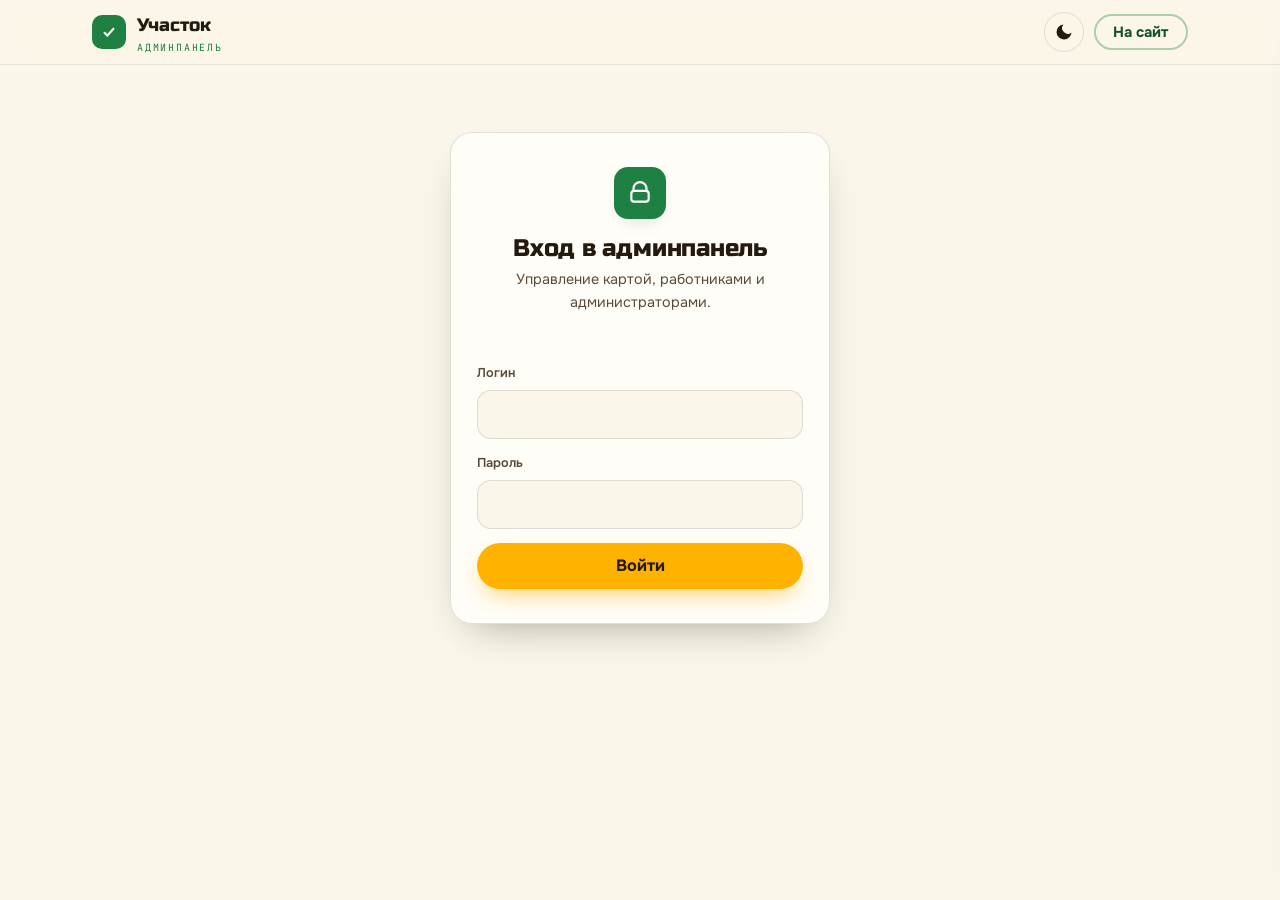
==== commit 17f2922b: "Правки дизайна: перенос телефона, выравнивание формы, контраст в тёмной теме - .pl-name/.pl-num сдел" ====
--- a/admin.html
+++ b/admin.html
@@ -39,8 +39,9 @@
   <div class="wrap">
 
     <!-- ВХОД -->
-    <div id="loginView">
+    <div id="loginView" class="login-view">
       <form class="login-card" id="loginForm">
+        <span class="login-icon"><svg viewBox="0 0 24 24" fill="none"><path d="M6 10V8a6 6 0 1112 0v2" stroke="currentColor" stroke-width="2" stroke-linecap="round"/><rect x="4" y="10" width="16" height="10" rx="2.5" stroke="currentColor" stroke-width="2"/></svg></span>
         <h1>Вход в админпанель</h1>
         <p>Управление картой, работниками и администраторами.</p>
         <div class="login-err" id="loginErr"></div>
--- a/css/styles.css
+++ b/css/styles.css
@@ -6,6 +6,7 @@
   --lime:#82bc2e;
   --sun:#ffb200;
   --sun-d:#e89e00;
+  --on-sun:#241a10; /* фиксированный тёмный текст/иконки на --sun: сам --sun светлый в обеих темах, а --soil в тёмной теме становится светлым и на жёлтом фоне перестаёт читаться */
   --cream:#faf6ea;
   --cream-2:#f2ebd8;
   --card:#fffdf7;
@@ -28,7 +29,7 @@
   -webkit-font-smoothing:antialiased;
   overflow-x:hidden;
 }
-::selection{background:var(--sun);color:var(--soil)}
+::selection{background:var(--sun);color:var(--on-sun)}
 a{color:inherit;text-decoration:none}
 img{max-width:100%;display:block}
 
@@ -56,7 +57,7 @@
   transition:transform .16s ease, box-shadow .16s ease, background .16s ease;
   line-height:1;white-space:nowrap;
 }
-.btn-sun{background:var(--sun);color:var(--soil);box-shadow:0 10px 24px -10px rgba(255,178,0,.85)}
+.btn-sun{background:var(--sun);color:var(--on-sun);box-shadow:0 10px 24px -10px rgba(255,178,0,.85)}
 .btn-sun:hover{background:var(--sun-d);transform:translateY(-2px)}
 .btn-sun:active{transform:translateY(0)}
 .btn-ghost{background:transparent;color:var(--green-d);border:2px solid rgba(30,128,67,.35)}
@@ -169,7 +170,7 @@
 .p-tg:hover{color:var(--green)}
 .p-call{
   margin-left:auto;flex:none;align-self:center;
-  width:46px;height:46px;border-radius:50%;background:var(--sun);color:var(--soil);
+  width:46px;height:46px;border-radius:50%;background:var(--sun);color:var(--on-sun);
   display:grid;place-items:center;box-shadow:0 8px 18px -8px rgba(255,178,0,.9);
   transition:transform .16s ease,background .16s ease;
 }
@@ -295,11 +296,11 @@
 .phone-line:hover{background:rgba(255,255,255,.13);transform:translateY(-3px);border-color:var(--lime)}
 .phone-line .pl-ava{width:48px;height:48px;border-radius:50%;flex:none;display:grid;place-items:center;font-family:'Russo One',sans-serif;color:#fff;background:var(--accent,var(--green))}
 .phone-line .pl-body{flex:1;min-width:0}
-.phone-line .pl-name{font-weight:700;font-size:.92rem;color:rgba(255,255,255,.8)}
-.phone-line .pl-num{font-family:'JetBrains Mono',monospace;font-weight:700;font-size:1.18rem;color:#fff;margin-top:1px}
+.phone-line .pl-name{display:block;font-weight:700;font-size:.92rem;color:rgba(255,255,255,.8)}
+.phone-line .pl-num{display:block;font-family:'JetBrains Mono',monospace;font-weight:700;font-size:1.18rem;color:#fff;margin-top:1px}
 .phone-line .pl-actions{display:flex;gap:8px;flex:none}
 .phone-line .pl-call,.phone-line .pl-tg{width:46px;height:46px;border-radius:50%;display:grid;place-items:center}
-.phone-line .pl-call{background:var(--sun);color:var(--soil);box-shadow:0 8px 18px -8px rgba(255,178,0,.9)}
+.phone-line .pl-call{background:var(--sun);color:var(--on-sun);box-shadow:0 8px 18px -8px rgba(255,178,0,.9)}
 .phone-line .pl-call svg,.phone-line .pl-tg svg{width:20px;height:20px}
 .phone-line .pl-tg{background:#229ed9;color:#fff;box-shadow:0 8px 18px -8px rgba(34,158,217,.9)}
 .phone-line .pl-tg:hover{background:#1b8ac0}
@@ -316,7 +317,7 @@
 .fab{
   position:fixed;right:18px;bottom:18px;z-index:60;
   display:inline-flex;align-items:center;gap:.55em;
-  background:var(--sun);color:var(--soil);font-family:'Onest',sans-serif;font-weight:700;
+  background:var(--sun);color:var(--on-sun);font-family:'Onest',sans-serif;font-weight:700;
   padding:.85em 1.25em;border-radius:999px;box-shadow:0 14px 30px -10px rgba(255,178,0,.9);
   transition:transform .16s ease,background .16s ease;
 }
--- a/css/map.css
+++ b/css/map.css
@@ -126,9 +126,15 @@
 .admin-note{background:var(--st-progress-bg);border:1px solid rgba(245,158,11,.4);border-radius:var(--r-sm);padding:12px 16px;font-size:.9rem;color:var(--soil);margin-bottom:24px}
 
 /* вход */
-.login-card{max-width:380px;margin:8vh auto 0;background:var(--card);border:1px solid var(--line);border-radius:var(--r);padding:30px 26px;box-shadow:var(--shadow-sm)}
-.login-card h1{font-family:'Russo One',sans-serif;font-weight:400;font-size:1.5rem;margin-bottom:6px}
-.login-card p{color:var(--soil-soft);font-size:.9rem;margin-bottom:20px}
+.login-view{min-height:62vh;display:flex;align-items:center;justify-content:center}
+.login-card{max-width:380px;width:100%;margin:0 auto;background:var(--card);border:1px solid var(--line);border-radius:var(--r);padding:34px 26px;box-shadow:var(--shadow)}
+.login-icon{
+  width:52px;height:52px;border-radius:14px;background:var(--green);color:#fff;
+  display:grid;place-items:center;margin:0 auto 18px;box-shadow:var(--shadow-sm);
+}
+.login-icon svg{width:26px;height:26px}
+.login-card h1{font-family:'Russo One',sans-serif;font-weight:400;font-size:1.5rem;margin-bottom:6px;text-align:center}
+.login-card p{color:var(--soil-soft);font-size:.9rem;margin-bottom:20px;text-align:center}
 .field{margin-bottom:14px}
 .field label{display:block;font-size:.8rem;font-weight:600;color:var(--soil-soft);margin-bottom:6px}
 .field input,.field select,.field textarea{
@@ -150,8 +156,9 @@
 
 .adm-card{background:var(--card);border:1px solid var(--line);border-radius:var(--r);padding:22px;margin-bottom:20px;box-shadow:var(--shadow-sm)}
 .adm-card h2{font-family:'Onest',sans-serif;font-weight:800;font-size:1.12rem;margin-bottom:16px}
-.row-form{display:flex;flex-wrap:wrap;gap:10px;align-items:flex-end}
+.row-form{display:flex;flex-wrap:wrap;gap:10px;align-items:flex-start}
 .row-form .field{margin-bottom:0;flex:1;min-width:140px}
+.row-form>button{align-self:flex-end}
 
 /* списки работников/админов */
 .list{display:flex;flex-direction:column;gap:10px}
